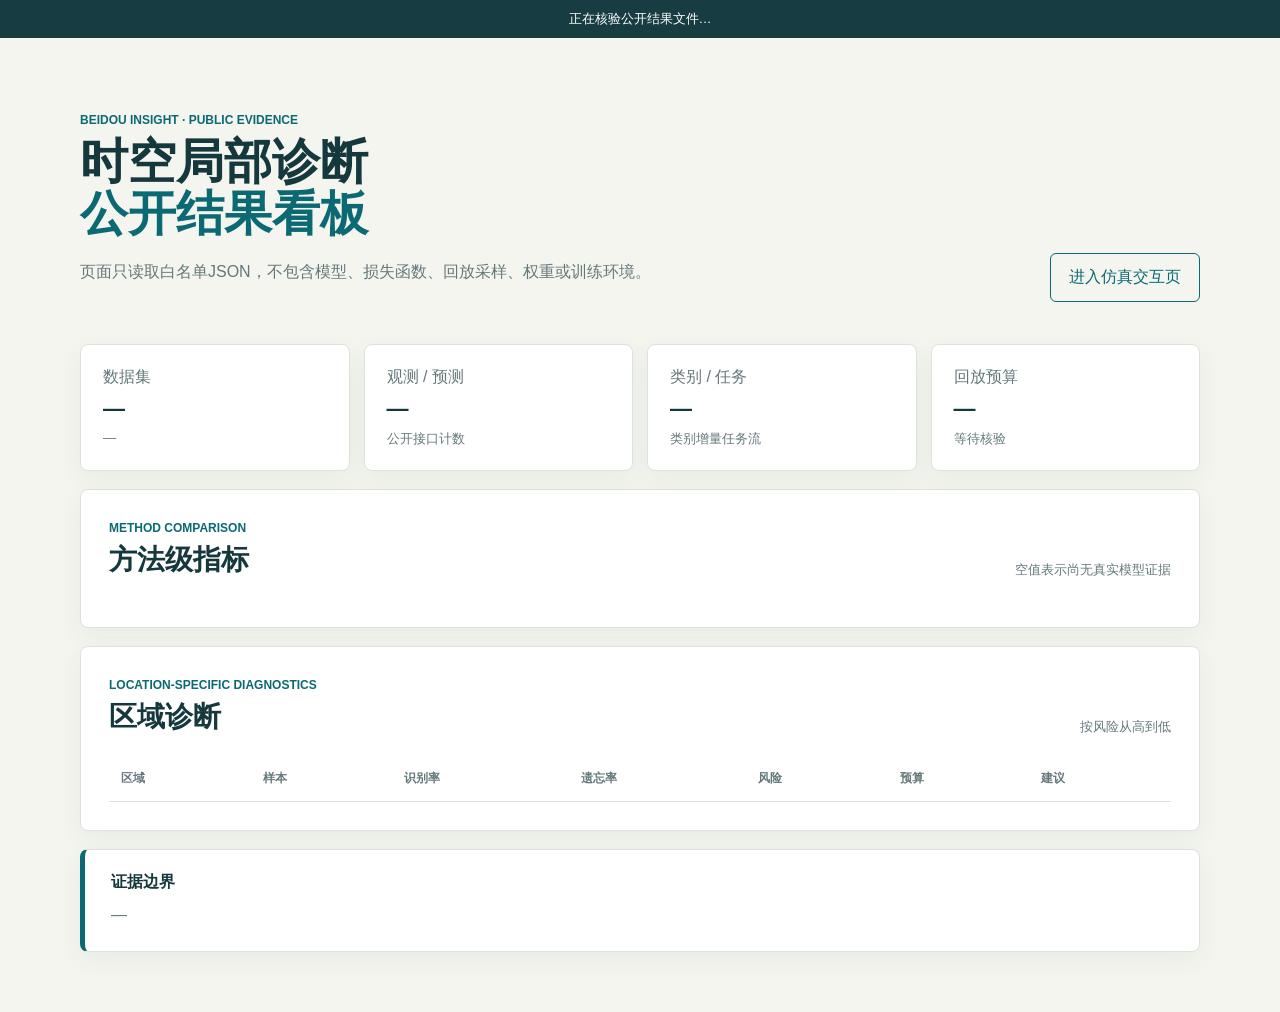
==== index.html @ c17c6ae8 "初始化北斗比赛共享前端" ====
<!doctype html>
<html lang="zh-CN">
  <head>
    <meta charset="utf-8" />
    <meta name="viewport" content="width=device-width, initial-scale=1" />
    <meta http-equiv="refresh" content="0; url=./frontend/dashboard.html" />
    <title>北斗巡知共享前端</title>
  </head>
  <body>
    <p>正在进入<a href="./frontend/dashboard.html">公开结果看板</a>……</p>
  </body>
</html>
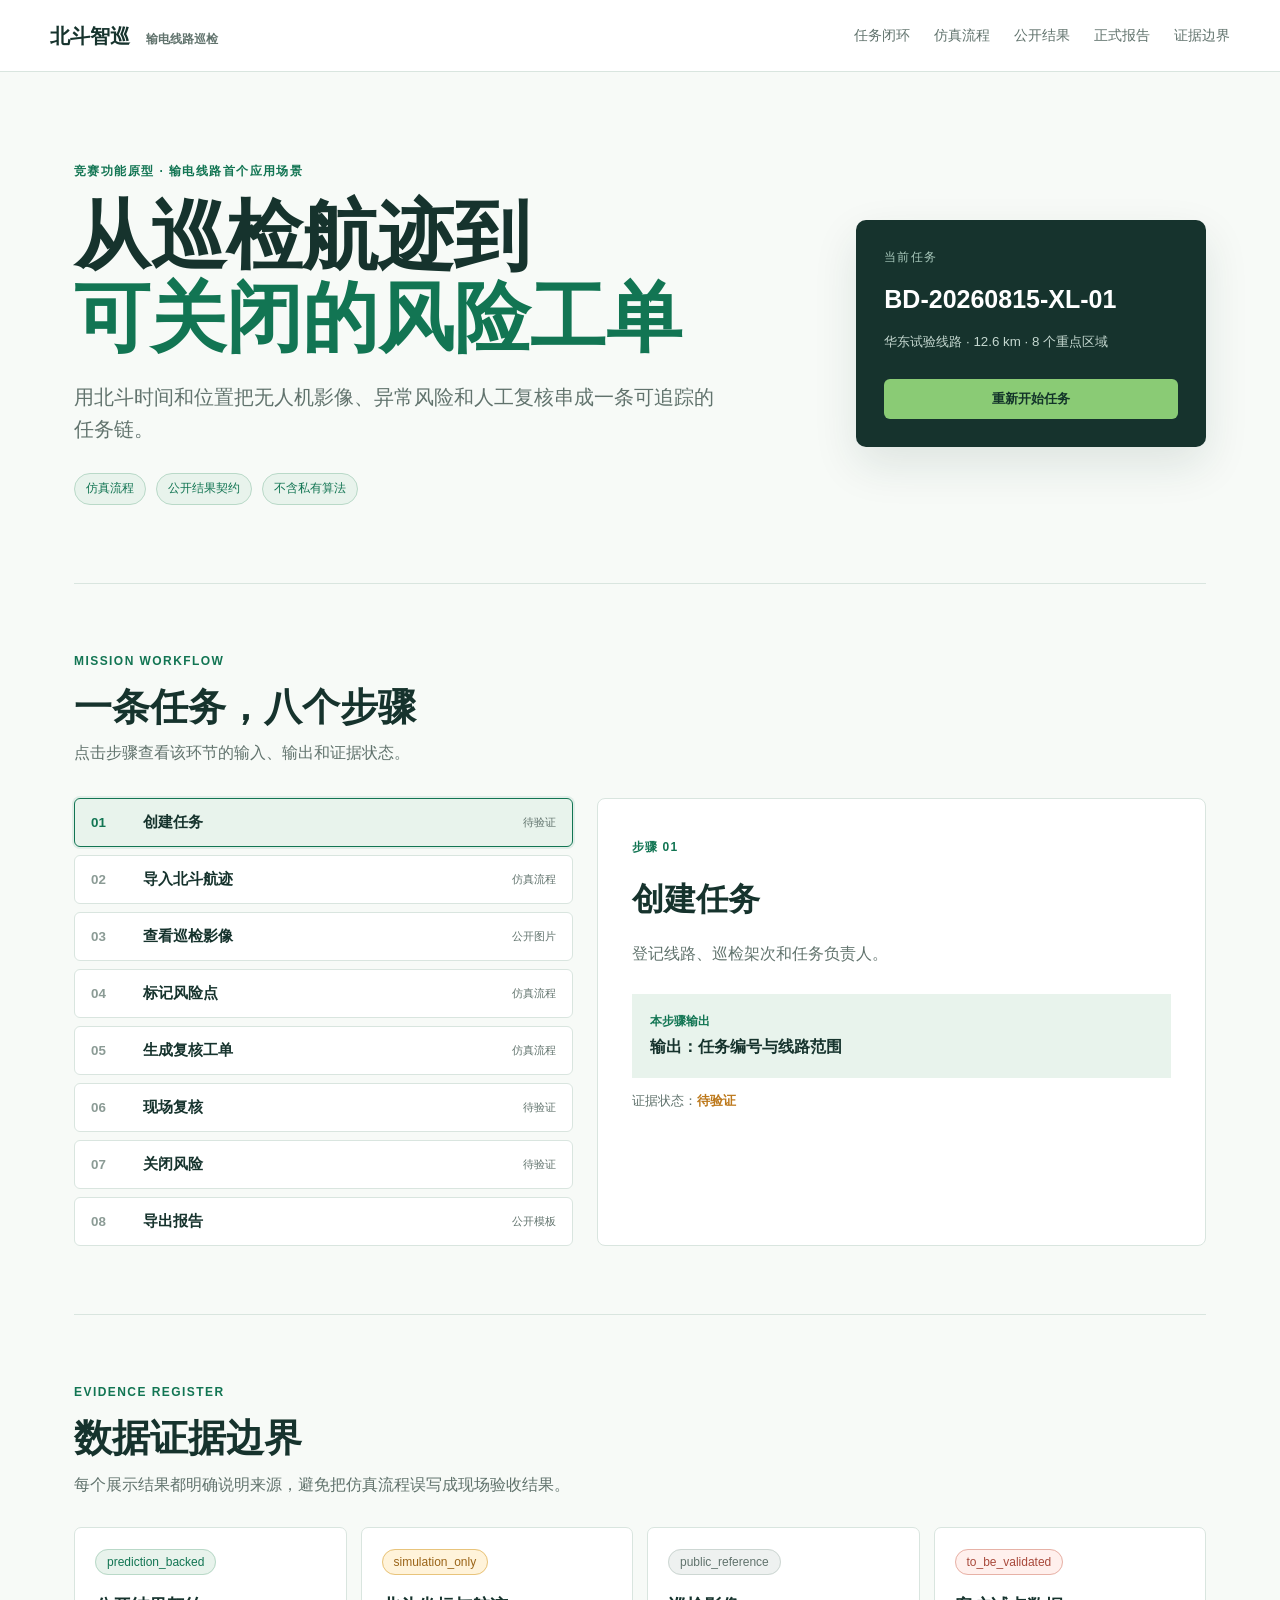
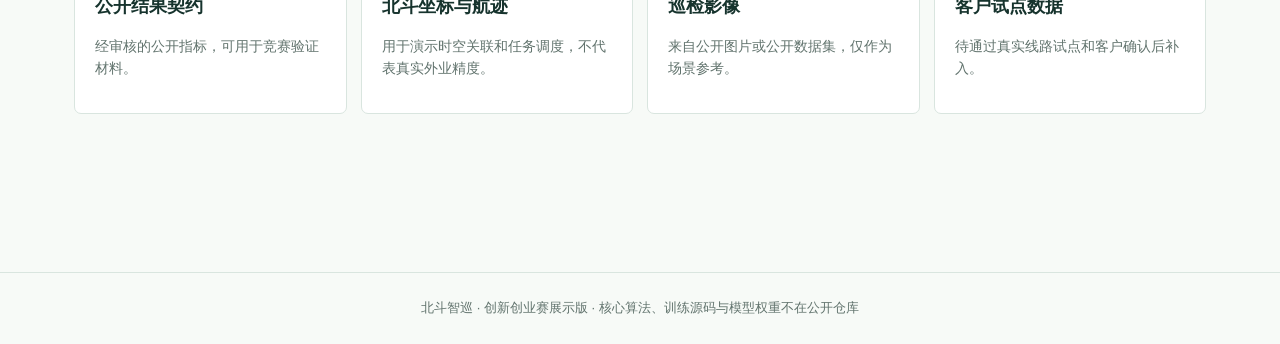
==== commit a1f3c174: "Align public demo navigation and competition positioning" ====
--- a/index.html
+++ b/index.html
@@ -3,11 +3,11 @@
   <head>
     <meta charset="utf-8" />
     <meta name="viewport" content="width=device-width, initial-scale=1" />
-    <meta http-equiv="refresh" content="0; url=./frontend/dashboard.html" />
-    <title>北斗巡知共享前端</title>
+    <meta http-equiv="refresh" content="0; url=./mission.html" />
+    <title>北斗智巡共享前端</title>
   </head>
   <body>
-    <p>正在进入<a href="./frontend/dashboard.html">公开结果看板</a>……</p>
+    <p>正在进入<a href="./mission.html">输电线路任务闭环</a>……</p>
   </body>
 </html>
 
